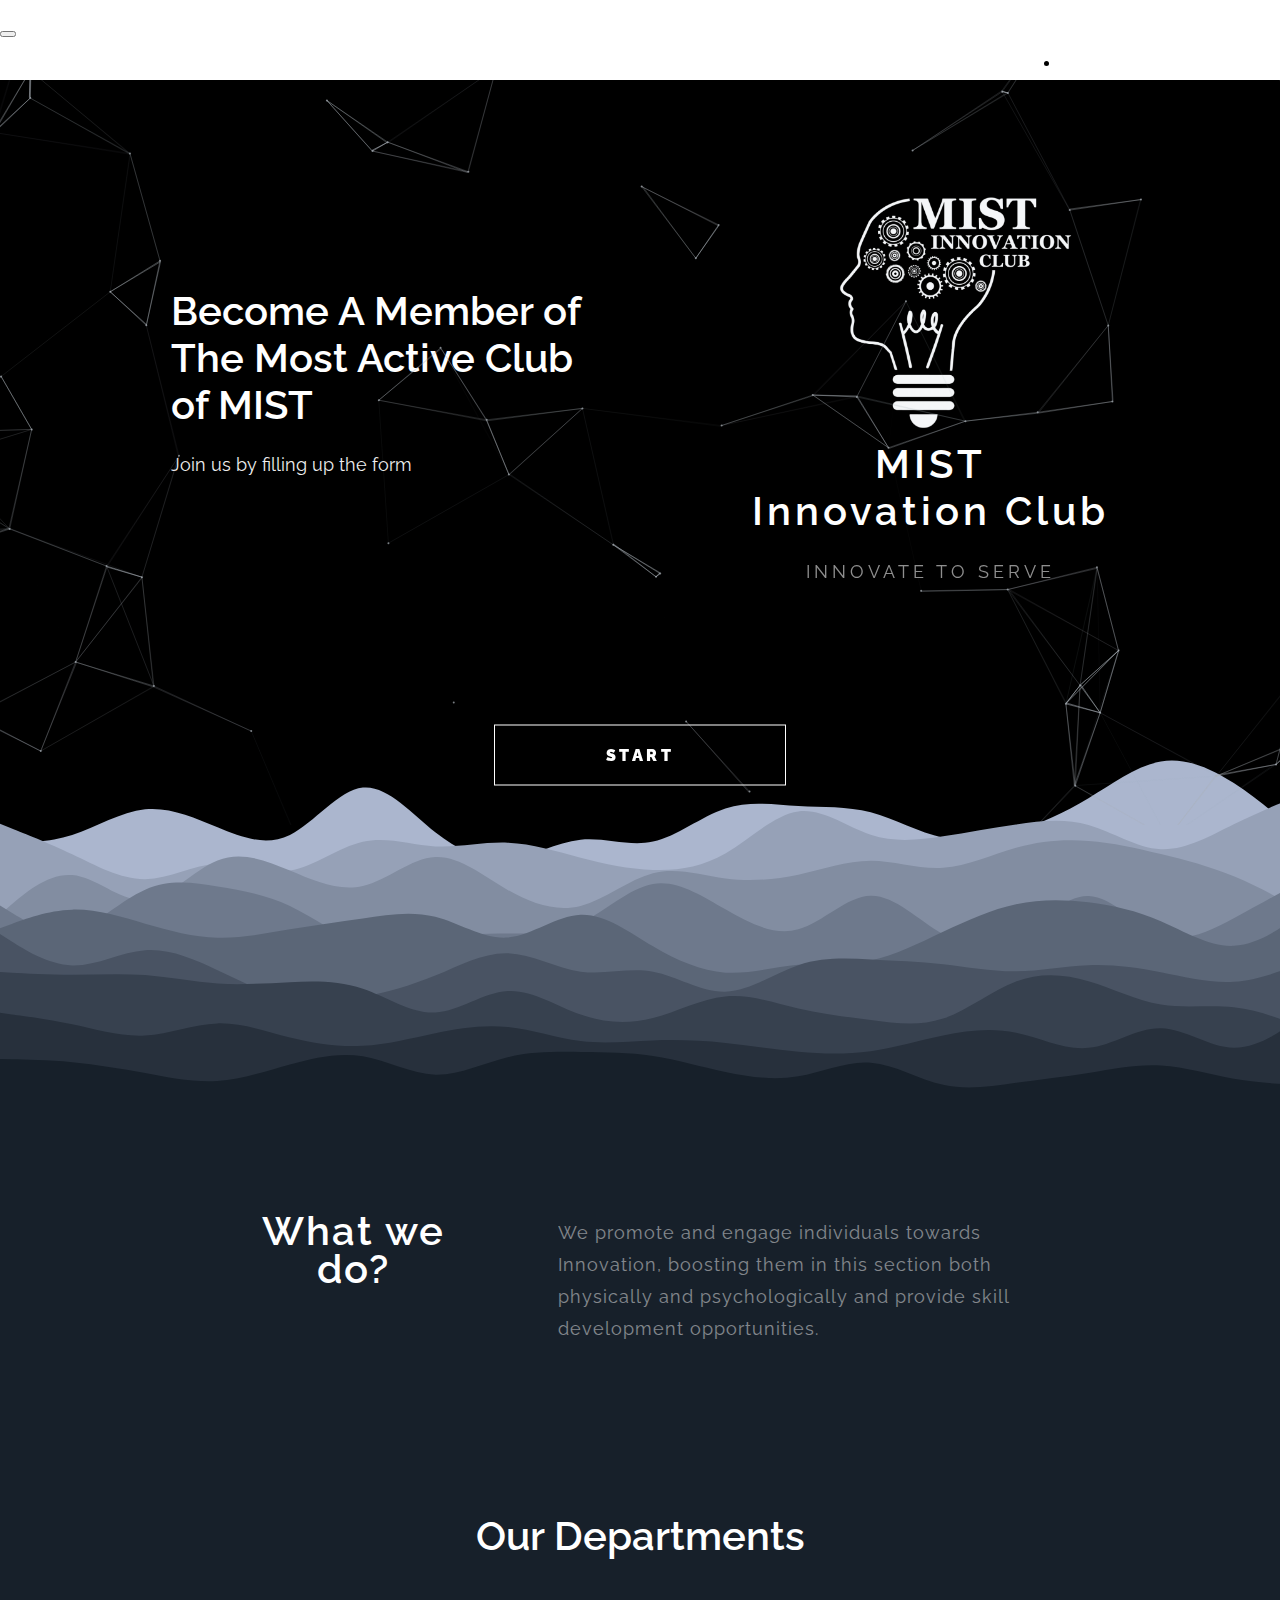
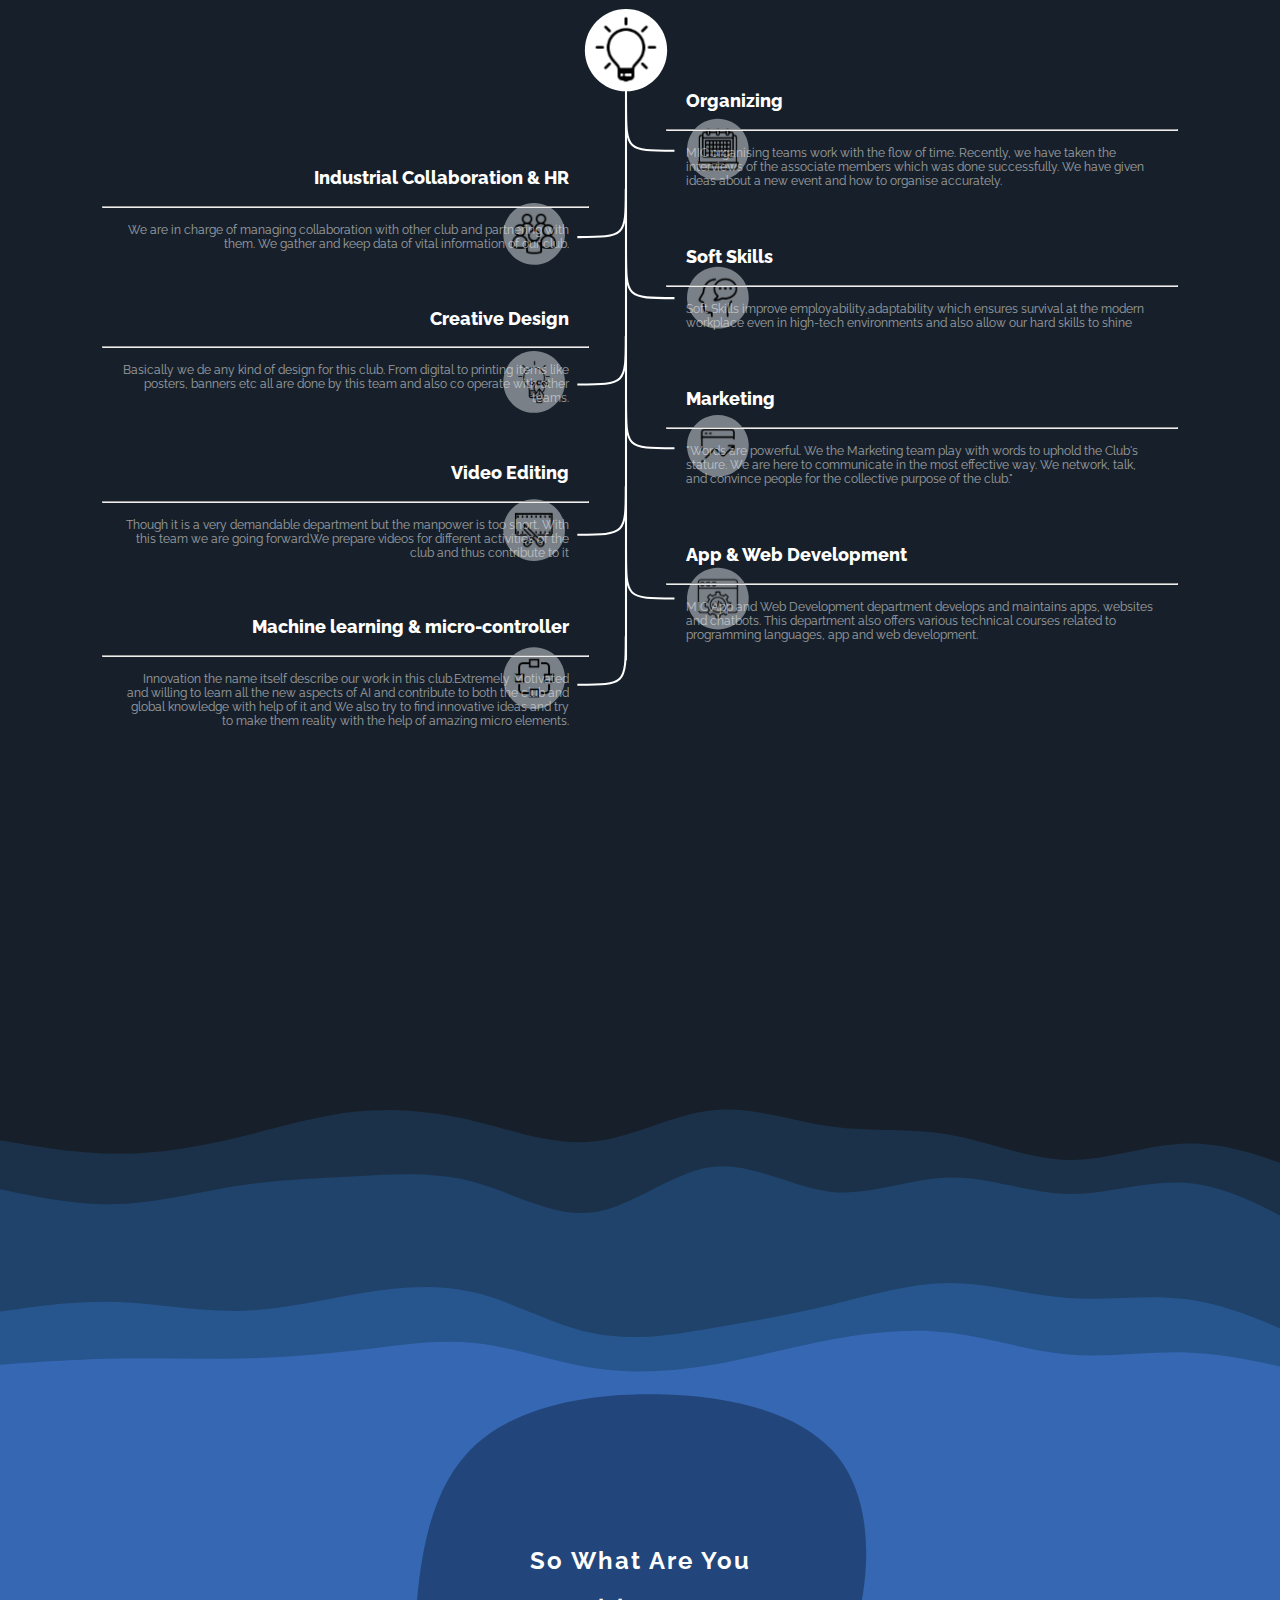
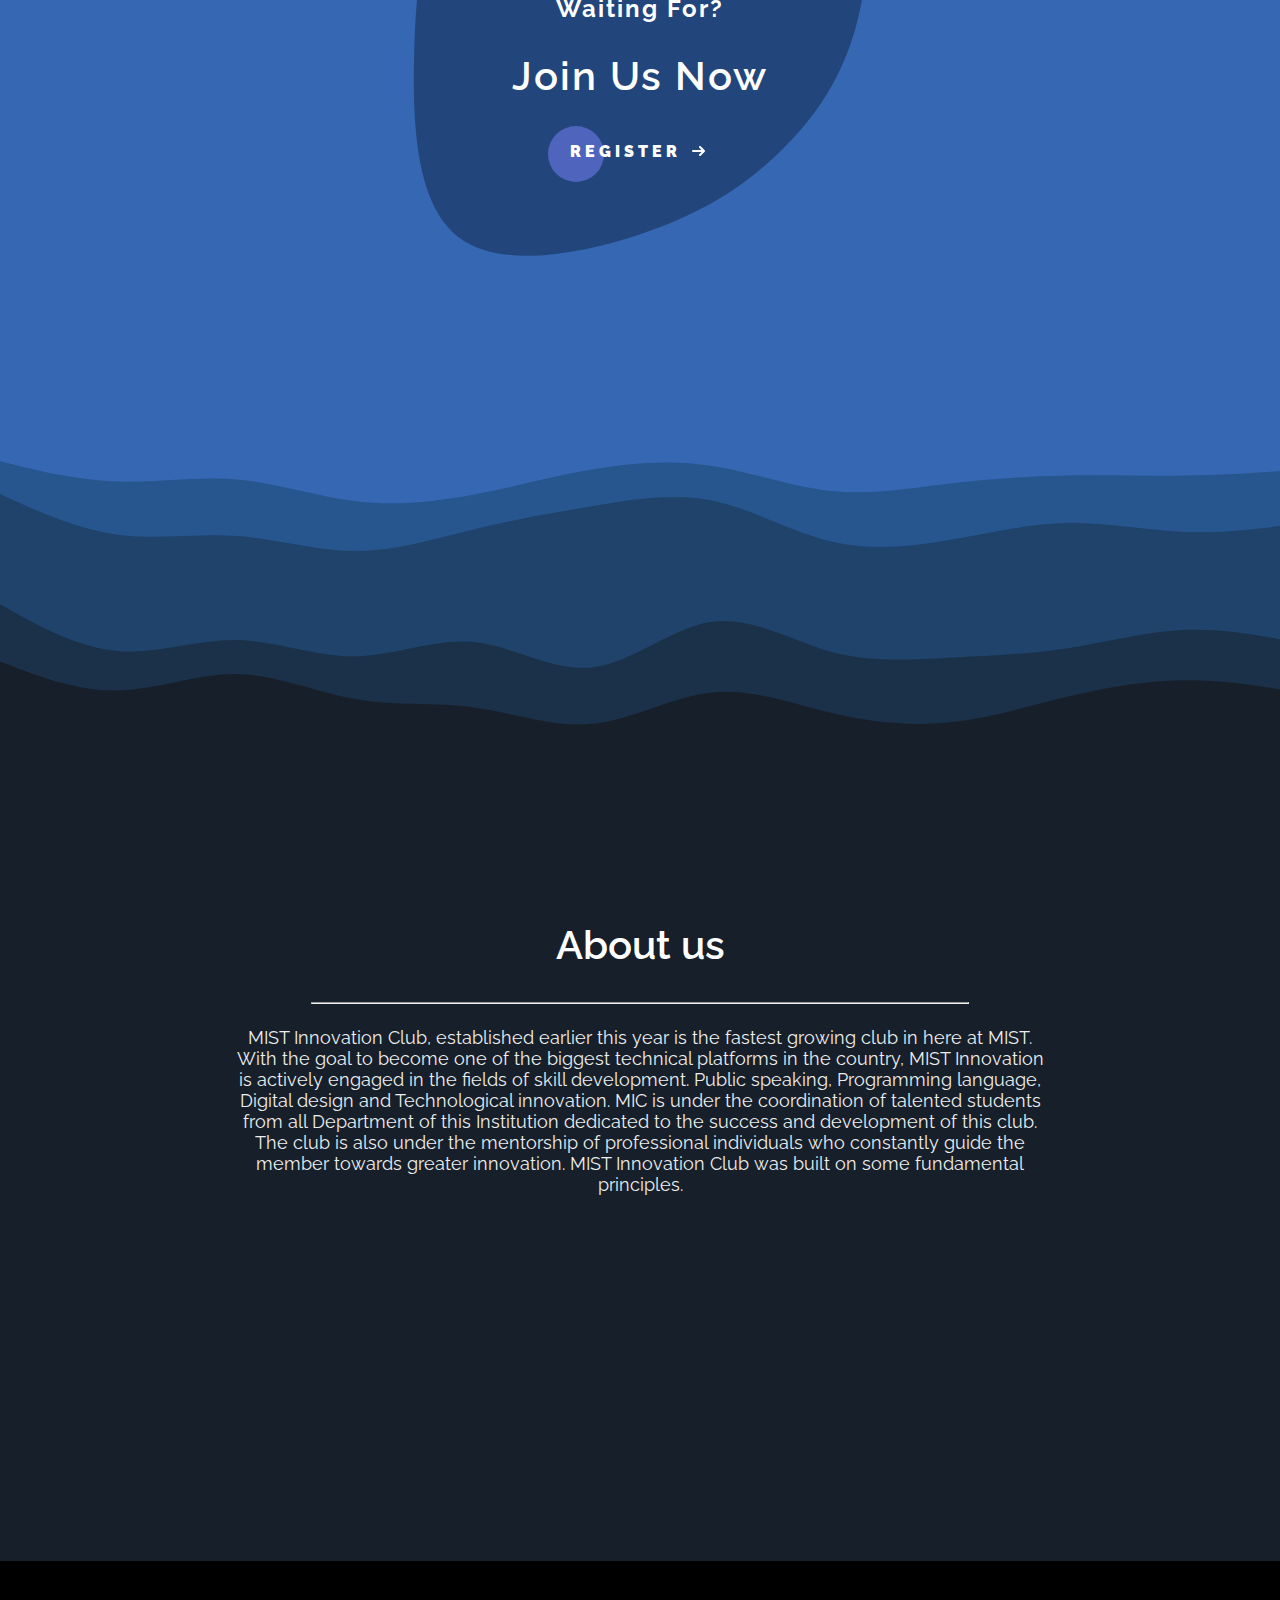
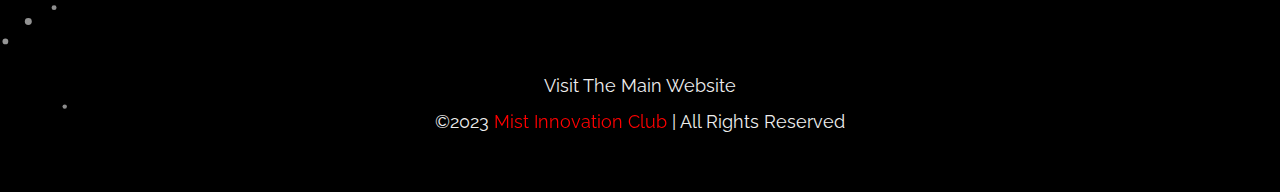
==== index.html @ 54ef68d3 "uploading all" ====
<!DOCTYPE html>
<html lang="en">

<head>
    <meta charset="UTF-8" />
    <meta http-equiv="X-UA-Compatible" content="IE=edge" />
    <meta name="viewport" content="width=device-width, initial-scale=1.0, minimum-scale=1" />
    <title>MIC Registration Form</title>
    <link rel="shortcut icon" href="storage/img/darklogo.png" />
    <link rel="stylesheet" href="storage/css/index.css" />

    <script src="https://cdn.jsdelivr.net/npm/kute.js@2.2.2/dist/kute.min.js"></script>
    <link rel="stylesheet" href="https://use.fontawesome.com/releases/v5.6.3/css/all.css"
        integrity="sha384-UHRtZLI+pbxtHCWp1t77Bi1L4ZtiqrqD80Kn4Z8NTSRyMA2Fd33n5dQ8lWUE00s/" crossorigin="anonymous" />
    <!-- Nav ber link -->
    <meta charset="UTF-8">
    <meta name="viewport" content="width=device-width, initial-scale=1.0">
    <meta http-equiv="X-UA-Compatible" content="ie=edge">
    <link rel="stylesheet" href="css/main.css">
    <link href="https://cdn.jsdelivr.net/npm/bootstrap@5.3.1/dist/css/bootstrap.min.css" rel="stylesheet"
        integrity="sha384-4bw+/aepP/YC94hEpVNVgiZdgIC5+VKNBQNGCHeKRQN+PtmoHDEXuppvnDJzQIu9" crossorigin="anonymous">
    <script src="https://cdn.jsdelivr.net/npm/bootstrap@5.3.1/dist/js/bootstrap.bundle.min.js"
        integrity="sha384-HwwvtgBNo3bZJJLYd8oVXjrBZt8cqVSpeBNS5n7C8IVInixGAoxmnlMuBnhbgrkm" crossorigin="anonymous">
    </script>
    <style>
        @media only screen and (min-width: 850px) {
            .navbar-expand-lg .navbar-collapse {
                display: flex !important;
                flex-basis: auto;
                position: absolute;
                right: 20px;
            }
        }

        .navbar {
            height: 80px;
            z-index: 999;
        }
    </style>

    <!-- font -->
    <link rel="preconnect" href="https://fonts.googleapis.com" />
    <link rel="preconnect" href="https://fonts.gstatic.com" crossorigin />
    <link href="https://fonts.googleapis.com/css2?family=Raleway:wght@300&display=swap" rel="stylesheet" />
    <style>
        @media(max-width: 800px) {
            .flex-container {
                padding-top: 60px;
            }
        }
    </style>
</head>

<body>

    <nav class="navbar bg-dark navbar-expand-lg bg-body-tertiary" data-bs-theme="dark">
        <div class="container-fluid">
            <div class="miclogo">
                <a class="navbar-brand" href="#">MIST Innovation Club</a>
            </div>
            <button class="navbar-toggler" type="button" data-bs-toggle="collapse" data-bs-target="#navbarNavDropdown"
                aria-controls="navbarNavDropdown" aria-expanded="false" aria-label="Toggle navigation">
                <span class="navbar-toggler-icon"></span>
            </button>
            <div class="collapse navbar-collapse" id="navbarNavDropdown">
                <ul class="navbar-nav">
                    <li class="nav-item">
                        <a class="nav-link active" aria-current="page" href="home">Home</a>
                    </li>
                    <li class="nav-item">
                        <a class="nav-link" href="Event_page/event home page.html">News & Events</a>
                    </li>
                    <li class="nav-item">
                        <a class="nav-link" href="Hall of Fame/index.html">Hall of Fame</a>
                    </li>
                    <li class="nav-item">
                        <a class="nav-link" href="#">Blog</a>
                    </li>
                    <li class="nav-item dropdown">
                        <a class="nav-link dropdown-toggle" href="#" role="button" data-bs-toggle="dropdown"
                            aria-expanded="false">
                            People
                        </a>
                        <ul class="dropdown-menu">
                            <li><a class="dropdown-item" href="people_page/people.html">presidential panel</a></li>
                            <li><a class="dropdown-item" href="people_page/people.html">Executive Members</a></li>
                            <li><a class="dropdown-item" href="people_page/people.html">Associative Members</a></li>
                        </ul>
                    </li>
                    <li class="nav-item">
                        <a class="nav-link" href="#">About Us</a>
                    </li>
                    <li class="nav-item">
                        <a class="nav-link" href="#">Contact Us</a>
                    </li>
        
                    </li>
                </ul>
            </div>
        </div>
    </nav>

    <section class="header">
        <canvas class="header-canvas"></canvas>
        <div class="flex-container">
            <div>
                <h1 class="mobile_heading">
                    Become A Member of<br />
                    The Most Active Club<br />of MIST
                </h1>
                <p class="jointext">Join us by filling up the form</p>
            </div>
            <div>
                <div class="dflex">
                    <img class="contain_img" src="storage/img/darklogo.png" alt="miclogo" />
                    <div class="logodowntext">
                        <h1 class="motologomic">
                            MIST<br />
                            Innovation Club
                        </h1>
                        <p class="its">INNOVATE TO SERVE</p>
                    </div>
                </div>
            </div>
        </div>

        <!-- <div class="split-left">
      <div class="centered">
        <div class="htextleft">
          <h1 class="mobile_heading">
            Become An Associate Member of<br />
            The Most Active Club<br />of MIST
          </h1>
          <p class="jointext">Join us by filling up the form</p>
        </div>
      </div>
    </div>

    <div class="split-right">
      <div class="centered">
        <img src="img/darklogo.png" alt="miclogo" />
        <div class="logodowntext">
          <h1>
            Mist<br />
            Innovation Club
          </h1>
          <p class="its">INNOVATE TO SERVE</p>
        </div>
      </div>
    </div> -->
        <!-- button -->
        <div class="scrolldwnbtn">
            <a aria-label="Scroll Down ⇣" class="h-button centered" data-text="Start" href="#start">
                <span>S</span>
                <span>c</span>
                <span>r</span>
                <span>o</span>
                <span>l</span>
                <span>l</span>
                <span></span>
                <span>D</span>
                <span>o</span>
                <span>w</span>
                <span>n</span>
                <span></span>
                <span>⇣</span>
            </a>
        </div>
    </section>
    <div class="spacer dheww1"></div>
    <section class="dark">
        <div class="about-us">
            <div class="left-col">
                <h1>What we do?</h1>
            </div>
            <div class="right-col">
                <p>
                    We promote and engage individuals towards Innovation, boosting them
                    in this section both physically and psychologically and provide
                    skill development opportunities.
                </p>
            </div>
        </div>

        <div>
            <br><br><br>
            <h1 class="deptheadingtext">Our Departments</h1>
            <div class="dept-text">
                <div class="dept-text-right">
                    <div>
                        <h3>Industrial Collaboration & HR</h3>
                        <hr />
                        <p>
                            We are in charge of managing collaboration with other club and
                            partnering with them. We gather and keep data of vital
                            information of our club.
                        </p>
                    </div>
                    <div>
                        <h3>Creative Design</h3>
                        <hr />
                        <p>
                            Basically we de any kind of design for this club. From digital
                            to printing items like posters, banners etc all are done by this
                            team and also co operate with other teams.
                        </p>
                    </div>
                    <div>
                        <h3>Video Editing</h3>
                        <hr>
                        <p>
                            Though it is a very demandable department but the manpower is
                            too short. With this team we are going forward.We prepare videos
                            for different activities of the club and thus contribute to it
                        </p>
                    </div>
                    <div>
                        <h3>Machine learning & micro-controller</h3>
                        <hr>
                        <p>
                            Innovation the name itself describe our work in this club.Extremely Motivated and willing to
                            learn all the
                            new aspects of AI and contribute to both the club and global knowledge with help of it and
                            We also try to
                            find innovative ideas and try to make them reality with the help of amazing micro elements.
                        </p>
                    </div>
                </div>
                <div class="dept-text-left">
                    <div>
                        <h3>Organizing</h3>
                        <hr />
                        <p>
                            MIC organising teams work with the flow of time. Recently, we
                            have taken the interviews of the associate members which was
                            done successfully. We have given ideas about a new event and how
                            to organise accurately.
                        </p>
                    </div>
                    <div>
                        <h3>Soft Skills</h3>
                        <hr />
                        <p>
                            Soft Skills improve employability,adaptability which ensures
                            survival at the modern workplace even in high-tech environments
                            and also allow our hard skills to shine
                        </p>
                    </div>
                    <div>
                        <h3>Marketing</h3>
                        <hr />
                        <p>
                            "Words are powerful. We the Marketing team play with words to
                            uphold the Club's stature. We are here to communicate in the
                            most effective way. We network, talk, and convince people for
                            the collective purpose of the club."
                        </p>
                    </div>
                    <div>
                        <h3>App & Web Development</h3>
                        <hr />
                        <p>
                            MIC App and Web Development department develops and maintains
                            apps, websites and chatbots. This department also offers various
                            technical courses related to programming languages, app and web
                            development.
                        </p>
                    </div>
                </div>
            </div>
            <svg width="320" height="820" viewBox="0 0 358 1021" fill="none" xmlns="http://www.w3.org/2000/svg"
                class="dept-list-tree" xmlns:xlink="http://www.w3.org/1999/xlink">
                <path d="M179.001 136C179.001 206.711 179.001 206.711 249.712 206.711" stroke="white"
                    stroke-width="3" />
                <path d="M179.001 351C179.001 421.711 179.001 421.711 249.712 421.711" stroke="white"
                    stroke-width="3" />
                <path d="M179.001 570C179.001 640.711 179.001 640.711 249.712 640.711" stroke="white"
                    stroke-width="3" />
                <path d="M179.001 789C179.001 859.711 179.001 859.711 249.712 859.711" stroke="white"
                    stroke-width="3" />
                <path d="M107.999 332.711C178.71 332.71 178.71 332.711 178.71 262" stroke="white" stroke-width="3" />
                <path d="M107.999 547.711C178.71 547.71 178.71 547.711 178.71 477" stroke="white" stroke-width="3" />
                <path d="M107.999 766.711C178.71 766.71 178.71 766.711 178.71 696" stroke="white" stroke-width="3" />
                <path d="M107.999 985.711C178.71 985.71 178.71 985.711 178.71 915" stroke="white" stroke-width="3" />
                <path
                    d="M45 373C69.8528 373 90 352.853 90 328C90 303.147 69.8528 283 45 283C20.1472 283 0 303.147 0 328C0 352.853 20.1472 373 45 373Z"
                    fill="#798088" />
                <path
                    d="M45 589C69.8528 589 90 568.853 90 544C90 519.147 69.8528 499 45 499C20.1472 499 0 519.147 0 544C0 568.853 20.1472 589 45 589Z"
                    fill="#798088" />
                <path
                    d="M45 1021C69.8528 1021 90 1000.85 90 976C90 951.147 69.8528 931 45 931C20.1472 931 0 951.147 0 976C0 1000.85 20.1472 1021 45 1021Z"
                    fill="#798088" />
                <path d="M77 944H13V1008H77V944Z" fill="url(#pattern0)" />
                <path
                    d="M313 905C337.853 905 358 884.853 358 860C358 835.147 337.853 815 313 815C288.147 815 268 835.147 268 860C268 884.853 288.147 905 313 905Z"
                    fill="#798088" />
                <path
                    d="M45 805C69.8528 805 90 784.853 90 760C90 735.147 69.8528 715 45 715C20.1472 715 0 735.147 0 760C0 784.853 20.1472 805 45 805Z"
                    fill="#798088" />
                <path
                    d="M313 250C288.147 250 268 229.853 268 205C268 180.147 288.147 160 313 160C337.853 160 358 180.147 358 205C358 229.853 337.853 250 313 250Z"
                    fill="#798088" />
                <path
                    d="M313 466C288.147 466 268 445.853 268 421C268 396.147 288.147 376 313 376C337.853 376 358 396.147 358 421C358 445.853 337.853 466 313 466Z"
                    fill="#798088" />
                <path d="M345 389H281V453H345V389Z" fill="url(#pattern1)" />
                <path
                    d="M313 682C288.147 682 268 661.853 268 637C268 612.147 288.147 592 313 592C337.853 592 358 612.147 358 637C358 661.853 337.853 682 313 682Z"
                    fill="#798088" />
                <path d="M338 612H288V662H338V612Z" fill="url(#pattern2)" />
                <path d="M179 102V950" stroke="white" stroke-width="3" />
                <path
                    d="M179 120C212.137 120 239 93.1371 239 60C239 26.8629 212.137 0 179 0C145.863 0 119 26.8629 119 60C119 93.1371 145.863 120 179 120Z"
                    fill="white" />
                <path d="M77 512H13V576H77V512Z" fill="url(#pattern3)" />
                <path d="M229 10H129V110H229V10Z" fill="url(#pattern4)" />
                <path d="M345 828H281V892H345V828Z" fill="url(#pattern5)" />
                <path d="M72 732H17V787H72V732Z" fill="url(#pattern6)" />
                <path d="M345 173H281V237H345V173Z" fill="url(#pattern7)" />
                <path d="M77 296H13V360H77V296Z" fill="url(#pattern8)" />
                <defs>
                    <pattern id="pattern0" patternContentUnits="objectBoundingBox" width="1" height="1">
                        <use xlink:href="#image0_0_1" transform="scale(0.01)" />
                    </pattern>
                    <pattern id="pattern1" patternContentUnits="objectBoundingBox" width="1" height="1">
                        <use xlink:href="#image1_0_1" transform="scale(0.01)" />
                    </pattern>
                    <pattern id="pattern2" patternContentUnits="objectBoundingBox" width="1" height="1">
                        <use xlink:href="#image2_0_1" transform="scale(0.015625)" />
                    </pattern>
                    <pattern id="pattern3" patternContentUnits="objectBoundingBox" width="1" height="1">
                        <use xlink:href="#image3_0_1" transform="scale(0.015625)" />
                    </pattern>
                    <pattern id="pattern4" patternContentUnits="objectBoundingBox" width="1" height="1">
                        <use xlink:href="#image4_0_1" transform="scale(0.01)" />
                    </pattern>
                    <pattern id="pattern5" patternContentUnits="objectBoundingBox" width="1" height="1">
                        <use xlink:href="#image5_0_1" transform="scale(0.015625)" />
                    </pattern>
                    <pattern id="pattern6" patternContentUnits="objectBoundingBox" width="1" height="1">
                        <use xlink:href="#image6_0_1" transform="scale(0.01)" />
                    </pattern>
                    <pattern id="pattern7" patternContentUnits="objectBoundingBox" width="1" height="1">
                        <use xlink:href="#image7_0_1" transform="scale(0.015625)" />
                    </pattern>
                    <pattern id="pattern8" patternContentUnits="objectBoundingBox" width="1" height="1">
                        <use xlink:href="#image8_0_1" transform="scale(0.02)" />
                    </pattern>
                    <image id="image0_0_1" width="100" height="100"
                        xlink:href="[data-uri]" />
                    <image id="image1_0_1" width="100" height="100"
                        xlink:href="[data-uri]" />
                    <image id="image2_0_1" width="64" height="64"
                        xlink:href="[data-uri]" />
                    <image id="image3_0_1" width="64" height="64"
                        xlink:href="[data-uri]" />
                    <image id="image4_0_1" width="100" height="100"
                        xlink:href="[data-uri]" />
                    <image id="image5_0_1" width="64" height="64"
                        xlink:href="[data-uri]" />
                    <image id="image6_0_1" width="100" height="100"
                        xlink:href="[data-uri]" />
                    <image id="image7_0_1" width="64" height="64"
                        xlink:href="[data-uri]" />
                    <image id="image8_0_1" width="50" height="50"
                        xlink:href="[data-uri]" />
                </defs>
            </svg>

            <!-- for mobile device -->
            <div class="mobilesvgsection">
                <div class="msvgcontain">
                    <img class="msvg" src="iconsvg/Organizing.svg" alt="" />
                    <span class="msvgh1">Organizing</span>
                    <p>
                        MIC organising teams work with the flow of time. Recently, we have
                        taken the interviews of the associate members which was done
                        successfully. We have given ideas about a new event and how to
                        organise accurately.
                    </p>
                </div>
                <div class="msvgcontain">
                    <img class="msvg" src="iconsvg/AppandWeb.svg" alt="" />
                    <span class="msvgh1">App and Web Development</span>
                    <p>
                        MIC App and Web Development department develops and maintains
                        apps, websites and chatbots. This department also offers various
                        technical courses related to programming languages, app and web
                        development.
                    </p>
                </div>
                <div class="msvgcontain">
                    <img class="msvg" src="iconsvg/Industrial_coll.svg" alt="" />
                    <span class="msvgh1">Industrial Collaboration & HR</span>
                    <p>
                        We are in charge of managing collaboration with other club and
                        partnering with them. We gather and keep data of vital information
                        of our club.
                    </p>
                </div>
                <div class="msvgcontain">
                    <img class="msvg" src="iconsvg/Marketing.svg" alt="" />
                    <span class="msvgh1">Marketing</span>
                    <p>
                        "Words are powerful. We the Marketing team play with words to
                        uphold the Club's stature. We are here to communicate in the most
                        effective way. We network, talk, and convince people for the
                        collective purpose of the club."
                    </p>
                </div>
                <div class="msvgcontain">
                    <img class="msvg" src="iconsvg/Soft_skills.svg" alt="" />
                    <span class="msvgh1">Soft Skills</span>
                    <p>
                        Soft Skills improve employability,adaptability which ensures
                        survival at the modern workplace even in high-tech environments
                        and also allow our hard skills to shine
                    </p>
                </div>
                <div class="msvgcontain">
                    <img class="msvg" style="margin-bottom: 20px" src="iconsvg/Machine_Learning.svg"
                        alt="" />
                    <span class="msvgh1">Machine learning & micro-controller</span>
                    <p>
                        Innovation the name itself describe our work in this club.Extremely Motivated and willing to
                        learn all the
                        new aspects of AI and contribute to both the club and global knowledge with help of it and We
                        also try to
                        find innovative ideas and try to make them reality with the help of amazing micro elements.
                    </p>
                </div>
                <div class="msvgcontain">
                    <img class="msvg" src="iconsvg/CreativeDesign.svg" alt="" />
                    <span class="msvgh1">Creative Design</span>
                    <p>
                        Basically we de any kind of design for this club. From digital to
                        printing items like posters, banners etc all are done by this team
                        and also co operate with other teams.
                    </p>
                </div>
                <!-- <div class="msvgcontain">
          <img class="msvg" src="iconsvg/Microcontroller.svg" alt="" />
          <span class="msvgh1">Micro Controller and Interfacing</span>
          <p>
            Innovation the name itself describe our work in this club. We try
            to find innovative ideas and try to make them reality with the
            help of amazing micro elements.
          </p>
        </div> -->
                <div class="msvgcontain">
                    <img class="msvg" src="iconsvg/Video_Editing.svg" alt="" />
                    <span class="msvgh1">Video Editing</span>
                    <p>
                        Though it is a very demandable department but the manpower is too
                        short. With this team we are going forward.We prepare videos for
                        different activities of the club and thus contribute to it
                    </p>
                </div>
                <!-- <div class="msvgcontain">
          <img class="msvg" src="iconsvg/Research.svg" alt="" />
          <span class="msvgh1">Research & Development</span>
          <p>
            Aspiring members here work to develop projects and offer new
            innovative ideas to the club having a sufficient knowledge about
            microcontrollers, modeling & soft skills.
          </p>
        </div> -->
            </div>
        </div>
    </section>
    <div class="spacer layer2"></div>

    <section class="blue" id="start">
        <div class="blobtext">
            <h2>
                So What Are You <br />
                Waiting For?
            </h2>
            <h1>Join Us Now</h1>
            <a href="associate_requit_form" class="cta">
                <span>Register</span>
                <svg width="13px" height="10px" viewBox="0 0 13 10">
                    <path d="M1,5 L11,5"></path>
                    <polyline points="8 1 12 5 8 9"></polyline>
                </svg>
            </a>
        </div>
        <svg class="blobmotion" id="visual" viewBox="0 0 960 540" width="960" height="540"
            xmlns="http://www.w3.org/2000/svg" xmlns:xlink="http://www.w3.org/1999/xlink" version="1.1">
            <g transform="translate(499.3348325719433 290.4760345556223)">
                <path id="blob1"
                    d="M178.8 -188.3C213.8 -143.8 211.9 -71.9 195.8 -16.1C179.8 39.8 149.6 79.6 114.6 111.9C79.6 144.2 39.8 169.1 -19.9 189C-79.5 208.9 -159.1 223.8 -201.1 191.4C-243.1 159.1 -247.5 79.5 -245 2.5C-242.5 -74.5 -233 -149 -191 -193.5C-149 -238 -74.5 -252.5 -1.3 -251.2C71.9 -249.9 143.8 -232.8 178.8 -188.3"
                    fill="#22467b"></path>
            </g>
            <g transform="translate(535.2166461396198 299.43595933271746)" style="visibility: hidden">
                <path id="blob2"
                    d="M141.4 -161.2C171.1 -111.7 174.5 -55.9 177.7 3.2C180.9 62.2 183.8 124.5 154.1 152.6C124.5 180.7 62.2 174.7 -6.2 181C-74.7 187.2 -149.4 205.7 -205.7 177.6C-261.9 149.4 -299.7 74.7 -287.9 11.8C-276.1 -51.1 -214.8 -102.3 -158.5 -151.8C-102.3 -201.3 -51.1 -249.1 2.4 -251.5C55.9 -253.9 111.7 -210.7 141.4 -161.2"
                    fill="#22467b"></path>
            </g>
        </svg>
    </section>
    <div class="flip spacer layer2"></div>
    <section class="dark aboutdark">
        <h1>About us</h1>
        <hr style="color: white; width: 80%" />
        <p>
            MIST Innovation Club, established earlier this year is the fastest
            growing club in here at MIST. With the goal to become one of the biggest
            technical platforms in the country, MIST Innovation is actively engaged
            in the fields of skill development. Public speaking, Programming
            language, Digital design and Technological innovation. MIC is under the
            coordination of talented students from all Department of this
            Institution dedicated to the success and development of this club. The
            club is also under the mentorship of professional individuals who
            constantly guide the member towards greater innovation. MIST Innovation
            Club was built on some fundamental principles.
        </p>
    </section>
    <!-- ----- Footer ----- -->
    <footer>
        <canvas class="footer-canvas" style="margin-top: -20px"></canvas>
        <div class="footerbody">
            <div class="waves">
                <div class="wave" id="wave1"></div>
                <div class="wave" id="wave2"></div>
                <div class="wave" id="wave3"></div>
                <div class="wave" id="wave4"></div>
            </div>
            <ul class="social_icon">
                <li>
                    <a href="https://www.facebook.com/MISTInnovationClub" target="_blank">
                        <ion-icon name="logo-facebook"></ion-icon>
                    </a>
                </li>
                <li>
                    <a href="https://www.linkedin.com/company/mist-innovation-club/" target="_blank">
                        <ion-icon name="logo-linkedin"></ion-icon>
                    </a>
                </li>
                <li>
                    <a href="https://www.instagram.com/mistinnovationclub/" target="_blank">
                        <ion-icon name="logo-instagram"></ion-icon>
                    </a>
                </li>
            </ul>
            <p>Visit The Main Website</p>
            <p>&copy2023 <a href="https://innovationclub.mist.ac.bd/" target="_blank">Mist Innovation Club</a> | All
                Rights
                Reserved</p>
        </div>
    </footer>
    <script type="module" src="https://unpkg.com/ionicons@5.5.2/dist/ionicons/ionicons.esm.js"></script>
    <script nomodule src="https://unpkg.com/ionicons@5.5.2/dist/ionicons/ionicons.js"></script>
    <!-- javaScripts -->
    <script src="/storage/canvas/canvas.js"></script>
    <script src="/storage/canvas/canvas-footer.js"></script>

    <script>
        const tween = KUTE.fromTo(
            "#blob1", {
                path: "#blob1",
            }, {
                path: "#blob2",
            }, {
                repeat: 999,
                duration: 2000,
                yoyo: true,
            }
        );

        tween.start();
    </script>
</body>

</html>
---- storage/css/index.css ----
html {
    scroll-behavior: smooth;
}

/* --------header-------------- */
footer a {
    position: relative;
    text-align: center;
    color: red;
    z-index: 999;
}

body {
    margin: 0;
    padding: 0;
    overflow-x: hidden;
    font-family: "Raleway", sans-serif;
}

.mobilesvgsection {
    display: none;
}

h1 {
    font-size: 40px;
    font-weight: 600;
    margin-top: 0px;
}

p,
h1,
h2,
h3,
h4,
h5,
h6 {
    color: white;
}

.header {
    width: 100%;
    height: 75vh;
    background-color: black;
    color: white;
    position: relative;
}

/* Split the screen in half */
.split-left {
    /* height: 100%; */
    width: 100%;
    display: inline-block;
    position: relative;
    z-index: 1;
    top: 0;
    overflow-x: hidden;
    padding-top: 20px;
    margin-top: 100px;
}

.split-right {
    /* height: 100%; */
    width: 100%;
    display: inline-block;
    position: relative;
    z-index: 1;
    top: 0;
    overflow-x: hidden;
    padding-top: 20px;
    margin-top: 100px;
}

/* Control the left side */
.its {
    opacity: 0.6;
    /* margin-top: -25px; */
}

/* If you want the content centered horizontally and vertically */
/* .centered {
    position: absolute;
    top: 50%;
    left: 50%;
    transform: translate(-50%, -50%);
    text-align: center;
  } */

/* Style the image inside the centered container, if needed */
.contain_img {
    width: 250px;
    margin-left: 50px;
}

.logodowntext {
    letter-spacing: 4px;
}

.htextleft {
    text-align: left;
    line-height: 60px;
    font-size: 24px;
}

/* button */
.scrolldwnbtn {
    position: absolute;
    z-index: 10;
    top: 100%;
    left: 50%;
    transform: translate(-50%, -50%);
}

.scrolldwnbtn a {
    font-family: "Raleway", sans-serif;
    font-weight: 900;
    color: rgb(255, 255, 255);
    text-decoration: none;
}

.centered {
    position: absolute;
    left: 50%;
    top: 50%;
    transform: translate(-50%, -50%);
}

.h-button {
    background: rgba(0, 0, 0, 0.1);
    border: 1px solid white;
    padding: 20px;
    width: 250px;
    text-align: center;
}

.h-button span {
    display: inline-block;
    min-width: 0.3em;
    text-transform: uppercase;
    transition: 0.25s cubic-bezier(0.5, -1, 0.5, 2);
    opacity: 0;
    transform: translate(0, -20px);
}

.h-button:before {
    content: attr(data-text);
    position: absolute;
    width: 100%;
    left: 0;
    transition: 0.25s cubic-bezier(0.5, -1, 0.5, 2);
    text-transform: uppercase;
    letter-spacing: 3.5px;
    opacity: 1;
    transform: translate(0, 0px);
}

.h-button:hover:before,
.h-button:focus:before {
    opacity: 0;
    transform: translate(0, 20px);
}

.h-button:hover span,
.h-button:focus span {
    opacity: 1;
    transform: translate(0, 0);
}

.h-button:hover span:nth-child(1),
.h-button:focus span:nth-child(1) {
    transition-delay: 0.025s;
}

.h-button:hover span:nth-child(2),
.h-button:focus span:nth-child(2) {
    transition-delay: 0.05s;
}

.h-button:hover span:nth-child(3),
.h-button:focus span:nth-child(3) {
    transition-delay: 0.075s;
}

.h-button:hover span:nth-child(4),
.h-button:focus span:nth-child(4) {
    transition-delay: 0.1s;
}

.h-button:hover span:nth-child(5),
.h-button:focus span:nth-child(5) {
    transition-delay: 0.125s;
}

.h-button:hover span:nth-child(6),
.h-button:focus span:nth-child(6) {
    transition-delay: 0.15s;
}

/* ---------------- about us -----------------*/

.about-us {
    display: flex;
    justify-content: space-between;
}

.left-col {
    display: flex;
    flex-basis: 30%;
    letter-spacing: 2px;
    line-height: 38px;
    text-align: center;
}

.right-col {
    display: flex;
    text-align: left;
    opacity: 0.5;
    flex-basis: 60%;
    font-size: 16px;
    letter-spacing: 1px;
    line-height: 32px;
    margin-top: -10px;
}

/* ----------- dept text -------------*/
hr{
    color: #abadb0;
}
.deptheadingtext {
    margin-top: 100px;
    margin-bottom: 50px;
}

.dept-text {
    padding: 0;
    display: flex;
    justify-content: space-between;
    position: absolute;
    left: 0;
    /* right: 40px; */
    z-index: 6;
}

.dept-text div {
    margin-bottom: 10%;
    height: 18vh;
    /* width: 450px; */
}

.dept-text div h3 {
    font-size: 22px;
    font-weight: 500;
    margin-left: 20px;
    margin-right: 20px;
    font-weight: 800;
}

.dept-text div p {
    opacity: 0.6;
    margin-left: 20px;
    margin-right: 20px;
}

.dept-text-right {
    margin-top: 10.5%;
    display: flex;
    flex-direction: column;
    flex-basis: 38%;
    padding-left: 8vw;
    min-width: 22vw;
    font-size: 13px;
    text-align: right;
}

.dept-text-left {
    margin-top: 5%;
    display: flex;
    flex-direction: column;
    flex-basis: 40%;
    font-size: 13px;
    padding-right: 8vw;
    min-width: 22vw;
}

.deptsvg {
    position: absolute;
    left: 50%;
    transform: translate(-50%, 0);
    height: calc(80vh + 10vw);
}

/* -------------- button -------- */
a {
    text-decoration: none;
    color: white;
}

.cta {
    position: relative;
    margin: auto;
    padding: 15px 22px;
    transition: all 0.2s ease;
}

.cta:before {
    content: "";
    position: absolute;
    top: 0;
    left: 0;
    display: block;
    border-radius: 28px;
    background: rgba(122, 130, 255, 0.5);
    width: 56px;
    height: 56px;
    transition: all 0.3s ease;
}

.cta span {
    position: relative;
    font-size: 16px;
    line-height: 18px;
    font-weight: 900;
    letter-spacing: 0.25em;
    text-transform: uppercase;
    vertical-align: middle;
}

.cta svg {
    position: relative;
    top: 0;
    margin-left: 10px;
    fill: none;
    stroke-linecap: round;
    stroke-linejoin: round;
    stroke: #fff;
    stroke-width: 2;
    transform: translateX(-5px);
    transition: all 0.3s ease;
}

.cta:hover:before {
    width: 100%;
    background: rgba(122, 130, 255, 0.5);
}

.cta:hover svg {
    transform: translateX(0);
}

.cta:active {
    transform: scale(0.96);
}

/* --------canvas----------- */
canvas {
    position: absolute;
}

/* for the waves */

/* section {
      position: relative;
      display: flex;
      flex-direction: column;
      align-items: center;
      min-height: 400px;
      padding: 100px 20vw;
  } */

/*  ---- wave and waves */
.blue {
    background: #3667b2;
    position: relative;
    display: flex;
    flex-direction: column;
    align-items: center;
    min-height: 400px;
    padding: 100px 0vw;
    text-align: center;
    margin: -2px;
}

.white {
    background: #a7a8ff;
    position: relative;
    display: flex;
    flex-direction: column;
    align-items: center;
    min-height: 100px;
    padding: 100px 20vw;
}

.orange {
    background: #921b06;
}

.red {
    background: #871400;
    position: relative;
    display: flex;
    flex-direction: column;
    align-items: center;
    min-height: 100px;
    padding: 100px 20vw;
}

.dark {
    background: #17202a;
    position: relative;
    display: flex;
    flex-direction: column;
    align-items: center;
    min-height: 150vh;
    padding: 100px 18vw;
}

.aboutdark {
    margin-top: -2px;
    min-height: 60vh;
}

.ash {
    background-color: #1b1e23;
}

.spacer {
    aspect-ratio: 960/300;
    width: 102%;
    background-repeat: no-repeat;
    background-position: center;
    background-size: cover;
    position: relative;
    z-index: -2;
    margin-top: -4%;
}

.dheww1 {
    background-image: url("/storage/layersvg/layer1.svg");
}

.layer2 {
    background-image: url("/storage/layersvg/layer2.svg");
}

.reglayer1 {
    background-image: url("/storage/layersvg/reglayer.svg");
}

.flip {
    transform: rotate(180deg);
    /* z-index: 6; */
    margin-top: 0;
}

.blobmotion {
    position: absolute;
    transform: translate(0%, -30%);
}

.blobtext {
    z-index: 5;
    text-align: center;
    font-size: 16px;
    letter-spacing: 2px;
    line-height: 48px;
}

.spline {
    position: absolute;
    top: 320px;
    right: 0;
    margin-right: -60px;
}

.dept {
    display: flex;
    flex-direction: column;
    width: 60%;
}

.deptrow {
    display: flex;
    justify-content: space-between;
}

/* -----------footer--------------------- */
/* .footerbody{
      margin: 0;
      padding: 0;
      display: flex;
      justify-content: flex-start;
      align-items: center;
  } */
footer {
    position: relative;
    width: 100%;
    background: #000000;
    min-height: 100px;
    padding: 70px 0px 50px 0px;
    display: flex;
    flex-direction: column;
    justify-content: center;
    align-items: center;
}

footer .social_icon,
footer .menu {
    position: relative;
    display: flex;
    justify-content: center;
    align-items: center;
    margin: 10px 0;
    padding-inline-start: 0;
}

footer .social_icon li,
footer .menu li {
    list-style: none;
}

footer .social_icon li a {
    font-size: 2em;
    color: #ccc;
    margin: 0 10px;
    display: inline-block;
    transition: 0.5s;
}

footer .social_icon li a:hover {
    transform: translateY(-15px);
    color: blue;
}

footer .menu li a {
    font-size: 1.2em;
    color: #ccc;
    margin: 0 10px;
    display: inline-block;
    transition: 0.5s;
    text-decoration: none;
    opacity: 0.75;
}

footer .menu li a:hover {
    opacity: 1;
    color: #fff;
}

p {
    color: #eee;
    margin-top: 15px;
    margin-bottom: 10px;
    font-size: 1.1em;
}

.aboutdark p,
.footerbody p {
    text-align: center;
}

/** For mobile devices **/
@media (max-width: 1200px) {
    body {
        overflow-x: hidden;
    }

    canvas {
        overflow-x: hidden;
    }

    .split-left {
        float: left;
        position: absolute;
        left: 0;
        top: 0;
        height: 100%;
        width: 100%;
        margin-top: 40px;
        overflow-x: hidden;
    }

    .split-right {
        float: right;
        position: absolute;
        left: 0;
        top: 15%;
        height: 100%;
        width: 100%;
        margin-top: 100px;
        overflow-x: hidden;
    }

    h1 {
        font-size: 32px;
    }

    /* .header {
      height: 140vh;
    } */
    .centered {
        position: absolute;
        top: 12%;
        left: 50%;
        transform: translate(-50%, -50%);
        text-align: center;
    }

    .htextleft {
        text-align: center;
        line-height: 40px;
        font-size: 12px;
        width: 100%;
    }

    .htextleft p {
        text-align: left;
        font-size: 16px;
        opacity: 0.6;
    }

    .split-right .centered {
        top: 25%;
        left: 50%;
    }

    /* .scrolldwnbtn {
      top: 85%;
    } */
    .spacer {
        aspect-ratio: 950/600;
        margin-top: -10%;
    }

    .about-us {
        flex-direction: column;
    }

    .about-us p {
        text-align: left;
    }

    .deptheadingtext {
        text-align: center;
        margin-top: 36px;
    }

    .deptsvg {
        display: none;
    }

    .dept-text {
        display: none;
    }

    .blobmotion {
        transform: translate(0%, -20%);
    }

    .dark p {
        text-align: left;
    }

    .dark {
        padding: 10px 15vw;
        margin: -2px;
    }

    .mobilesvgsection {
        display: block;
        margin-top: 100px;
    }

    .mobilesvgsection p {
        font-size: 16px;
        opacity: 0.7;
    }

    .msvg {
        height: 64px;
        width: 64px;
    }

    .msvgh1 {
        color: white;
        position: absolute;
        font-size: 24px;
        margin-left: 0px;
        font-weight: 800;
        padding: 10px;
    }

    .msvgcontain {
        margin-bottom: 60px;
    }

    p {
        margin-top: 2%;
    }

    footer .menu {
        font-size: 12px;
    }

    svg.dept-list-tree {
        display: none;
    }
}

@media (max-width: 800px) {
    .flex-container {
        display: flex;
        flex-direction: column;
        justify-content: space-evenly;
        align-items: center;
        padding-top: 100px;
    }

    .scrolldwnbtn {
        top: 95%;
    }

    .header {
        height: 110vh;
    }
}

@media (max-width: 1600px) {
    .dept-text div {
        margin-bottom: 6%;
        height: 18vh;
        font-size: 0.68rem;
    }

    .dept-text div h3 {
        font-size: 1.1rem;
    }

    .dept-text-right {
        margin-top: 11%;
    }

    .dept-text-left {
        margin-top: 5%;
    }

    svg.dept-list-tree {
        width: 300px;
        height: 700px;
    }
}

/* recent edit */
.flex-container {
    display: flex;
    justify-content: space-evenly;
    align-items: center;
    padding-top: 100px;
}

.dflex {
    display: flex;
    flex-direction: column;
    align-items: center;
}

.logodowntext {
    text-align: center;
}

@media(max-width: 800px) {
    .mobile_heading {
        font-size: 28px;
        line-height: 30px;
        padding: 0px 40px;
    }

    .jointext {
        padding-left: 40px;
    }
}
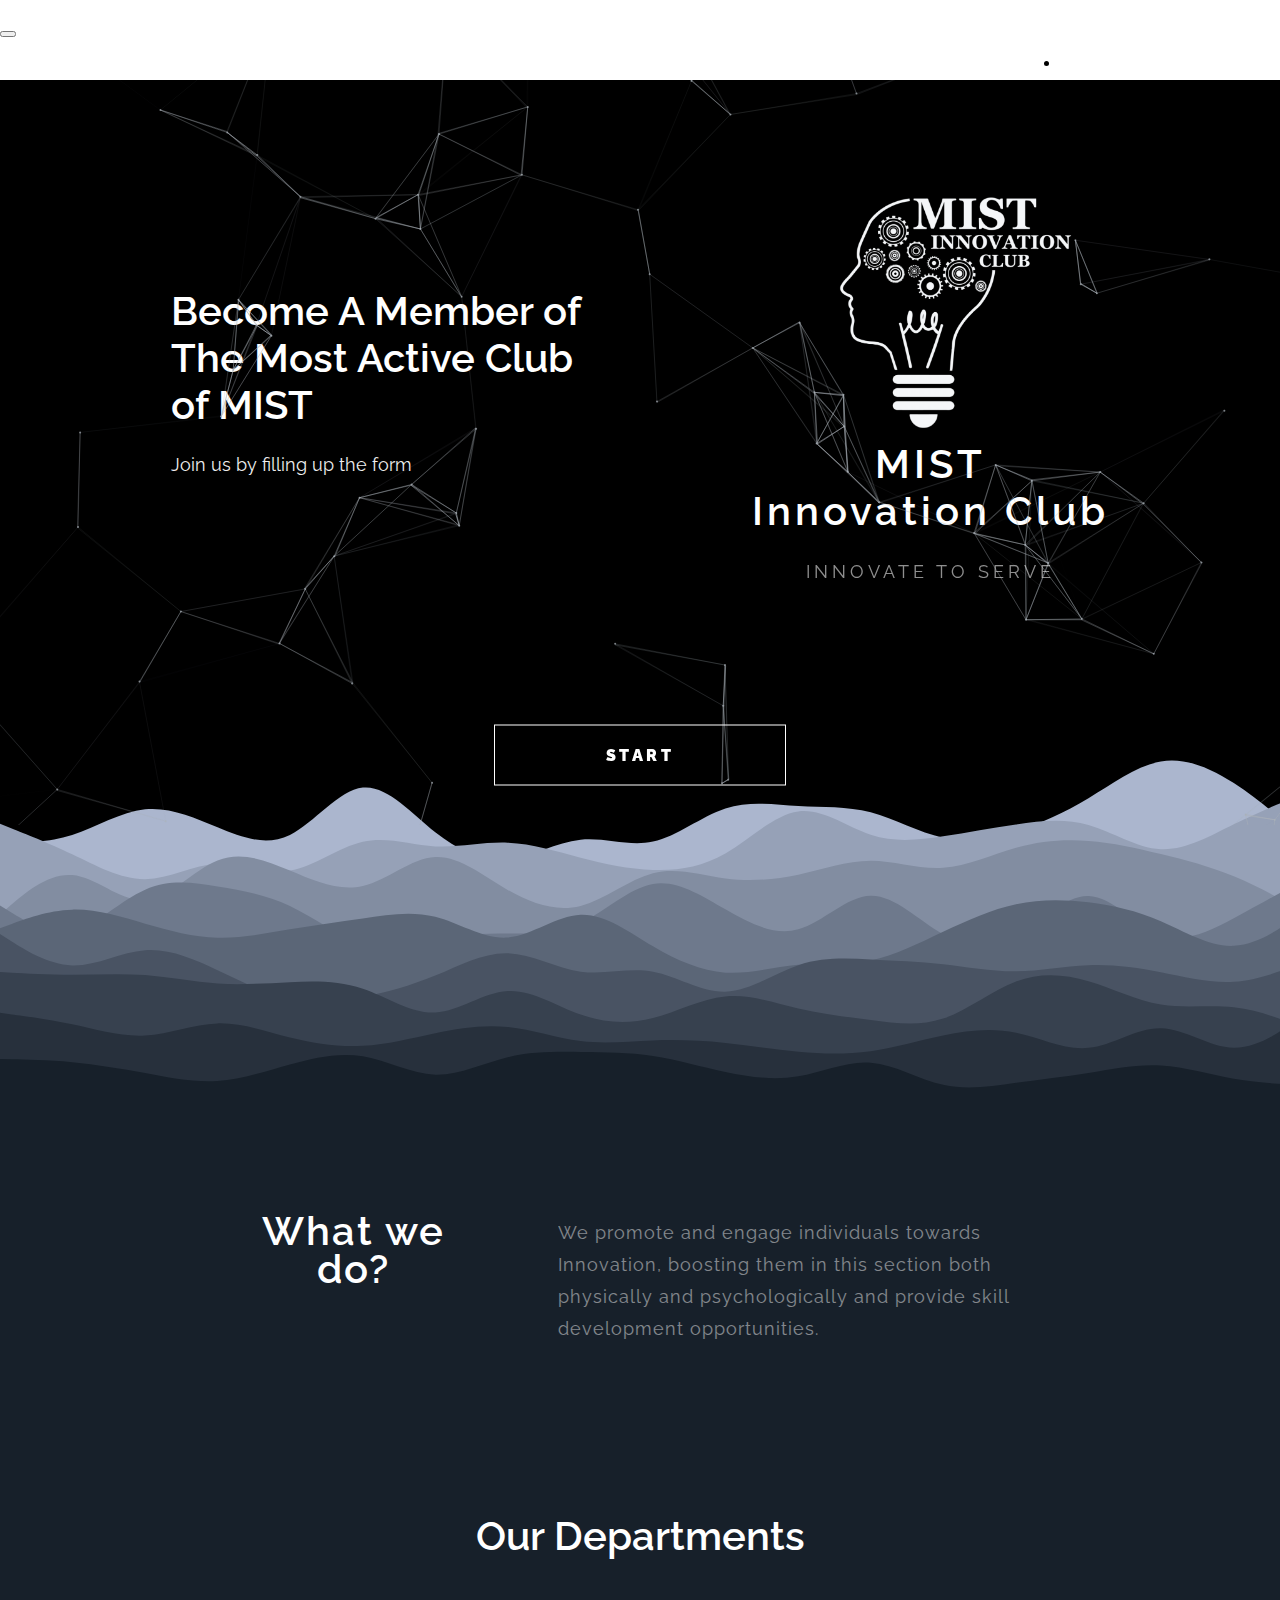
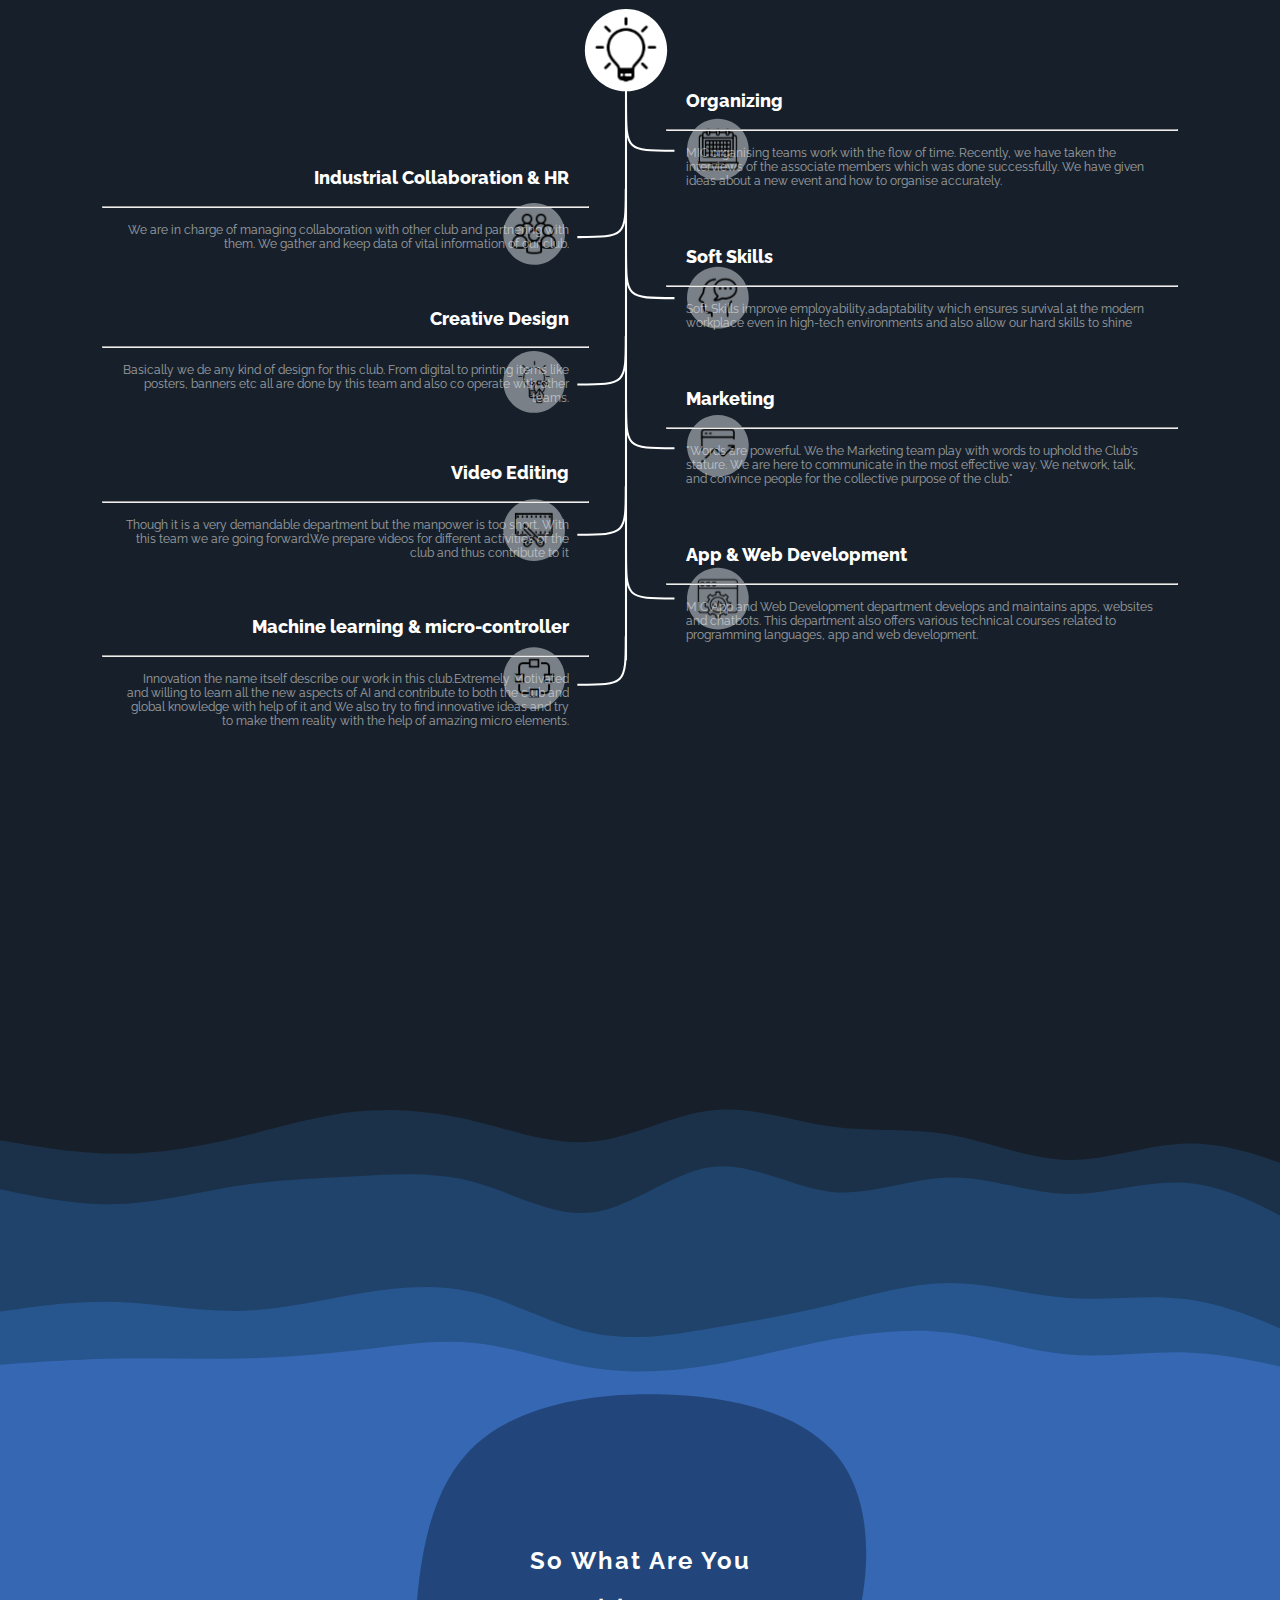
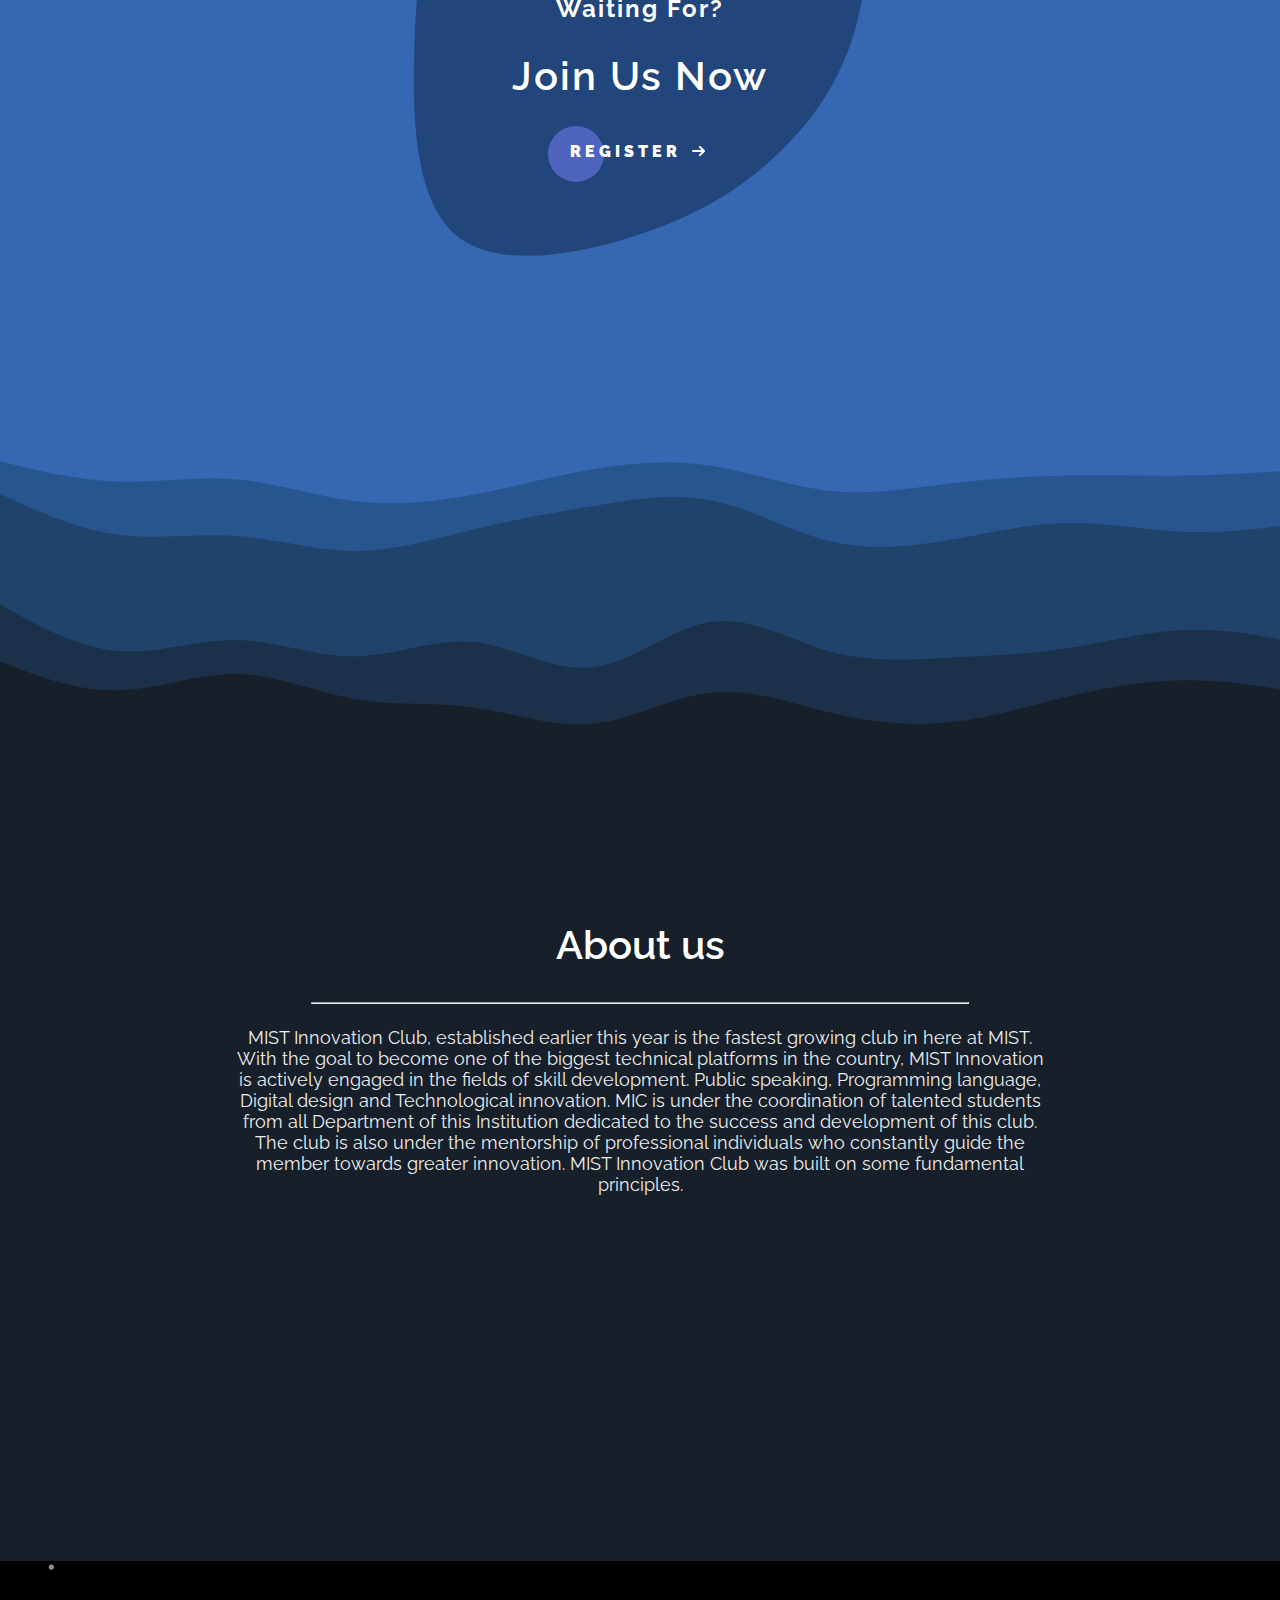
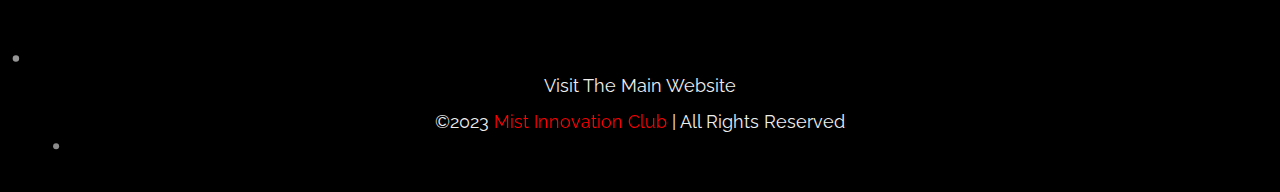
==== commit 4393ed3c: "Update index.html" ====
--- a/index.html
+++ b/index.html
@@ -553,8 +553,8 @@
     <script type="module" src="https://unpkg.com/ionicons@5.5.2/dist/ionicons/ionicons.esm.js"></script>
     <script nomodule src="https://unpkg.com/ionicons@5.5.2/dist/ionicons/ionicons.js"></script>
     <!-- javaScripts -->
-    <script src="/storage/canvas/canvas.js"></script>
-    <script src="/storage/canvas/canvas-footer.js"></script>
+    <script src="storage/canvas/canvas.js"></script>
+    <script src="storage/canvas/canvas-footer.js"></script>
 
     <script>
         const tween = KUTE.fromTo(
